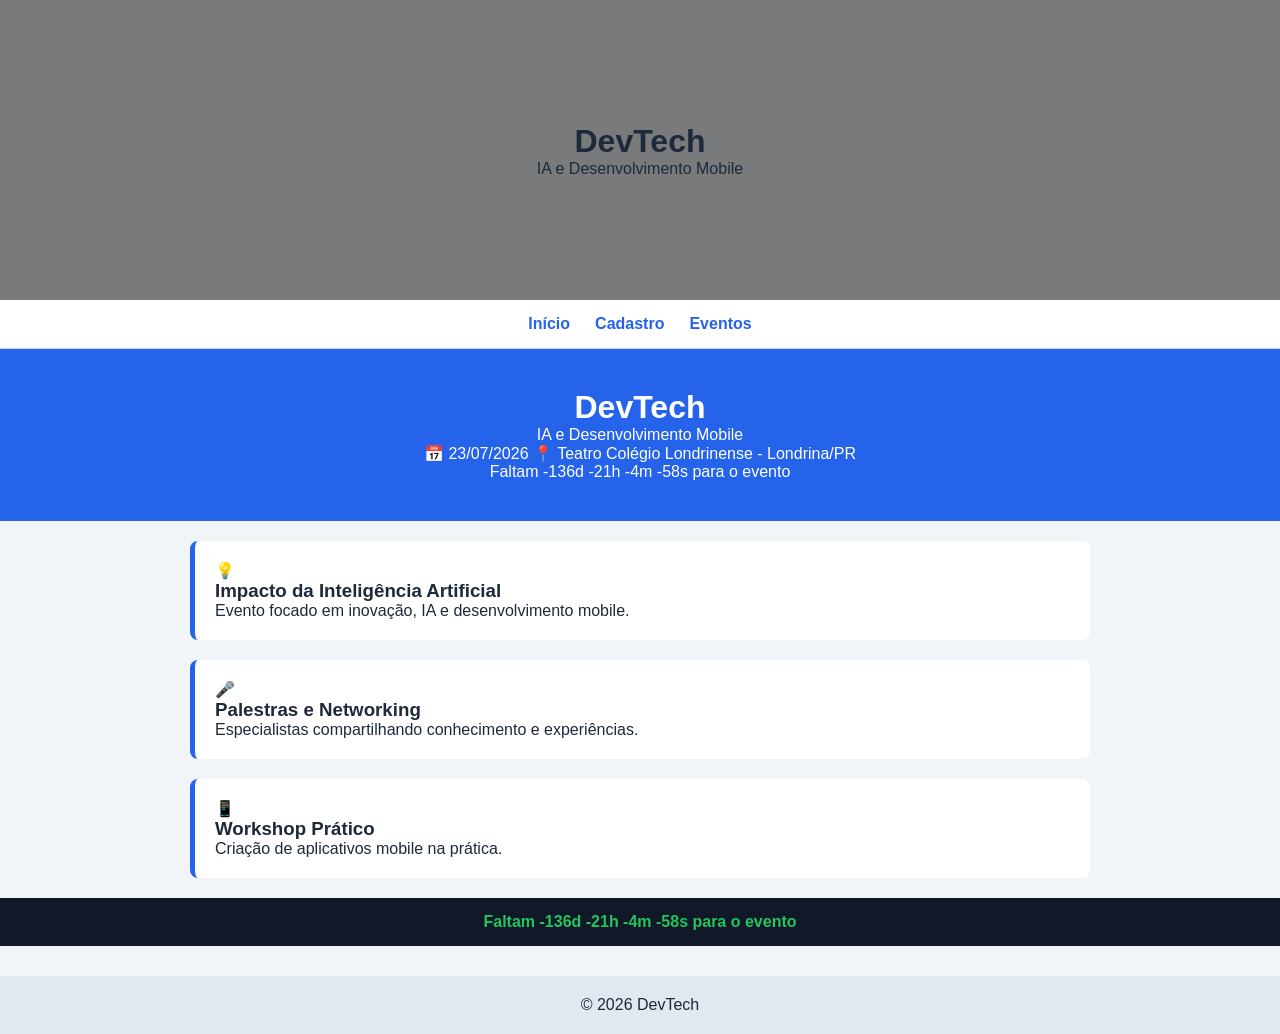
==== index.html @ 6ce5934d "ia" ====
<!DOCTYPE html>
<html lang="pt-br">

<div class="banner">
    <div class="banner-overlay">
        <h1>DevTech</h1>
        <p>IA e Desenvolvimento Mobile</p>
    </div>
</div>

<head>
    <meta charset="UTF-8">
    <title>DevTech - Início</title>
    <link rel="stylesheet" href="assets/css/style.css">
</head>
<body>

<nav>
    <a href="index.html">Início</a>
    <a href="Cadastro.HTML">Cadastro</a>
    <a href="Eventos.HTML">Eventos</a>
</nav>

<header>
    <h1>DevTech</h1>
    <p>IA e Desenvolvimento Mobile</p>

    <div class="info">
        <span>📅 23/07/2026</span>
        <span>📍 Teatro Colégio Londrinense - Londrina/PR</span>
    </div>

    <div id="contador"></div>
</header>

<div class="container">

    <div class="card">
        <div class="icon">💡</div>
        <div>
            <h3>Impacto da Inteligência Artificial</h3>
            <p>Evento focado em inovação, IA e desenvolvimento mobile.</p>
        </div>
    </div>

    <div class="card">
        <div class="icon">🎤</div>
        <div>
            <h3>Palestras e Networking</h3>
            <p>Especialistas compartilhando conhecimento e experiências.</p>
        </div>
    </div>

    <div class="card">
        <div class="icon">📱</div>
        <div>
            <h3>Workshop Prático</h3>
            <p>Criação de aplicativos mobile na prática.</p>
        </div>
    </div>

</div>

<div id="contador-footer"></div>

<footer>
    © 2026 DevTech
</footer>

<script src="assets/js/script.js"></script>
</body>
</html>
---- assets/css/style.css ----
*  {
    margin: 0;
    padding: 0;
    box-sizing: border-box;
    font-family: Arial, sans-serif;
}

body {
    background: #f1f5f9;
    color: #1e293b;
}

/* HEADER */
header {
    background: #2563eb;
    color: white;
    text-align: center;
    padding: 40px;
}

header h1 {
    font-size: 32px;
}

/* NAV */
nav {
    background: white;
    display: flex;
    justify-content: center;
    gap: 25px;
    padding: 15px;
    border-bottom: 1px solid #ccc;
}

nav a {
    text-decoration: none;
    color: #2563eb;
    font-weight: bold;
}

nav a:hover {
    color: #1d4ed8;
}

/* CONTEÚDO */
.container {
    width: 90%;
    max-width: 900px;
    margin: auto;
}

/* CARDS */
.card {
    background: white;
    padding: 20px;
    margin: 20px 0;
    border-radius: 8px;
    border-left: 5px solid #2563eb;
}

/* FORM */
form {
    background: white;
    padding: 25px;
    border-radius: 8px;
    margin-top: 20px;
}

input, select, textarea {
    width: 100%;
    padding: 10px;
    margin: 10px 0;
    border: 1px solid #ccc;
    border-radius: 5px;
}

/* BOTÃO */
button {
    background: #2563eb;
    color: white;
    padding: 12px;
    border: none;
    border-radius: 5px;
    cursor: pointer;
}

button:hover {
    background: #1d4ed8;
}

/* FOOTER */
footer {
    text-align: center;
    padding: 20px;
    margin-top: 30px;
    background: #e2e8f0;
}

#contador-footer {
    background: #111827;
    color: #22c55e;
    text-align: center;
    padding: 15px;
    font-weight: bold;
    font-size: 16px;
}

/* BANNER SOBREPOSTO */
.banner {
    position: relative;
    height: 300px;
    background: url('../img/banner.png') center/cover no-repeat;
}

.banner-overlay {
    position: absolute;
    top: 0;
    left: 0;
    width: 100%;
    height: 100%;

    background: rgba(0,0,0,0.5);
    display: flex;
    flex-direction: column;
    justify-content: center;
    align-items: center;
}
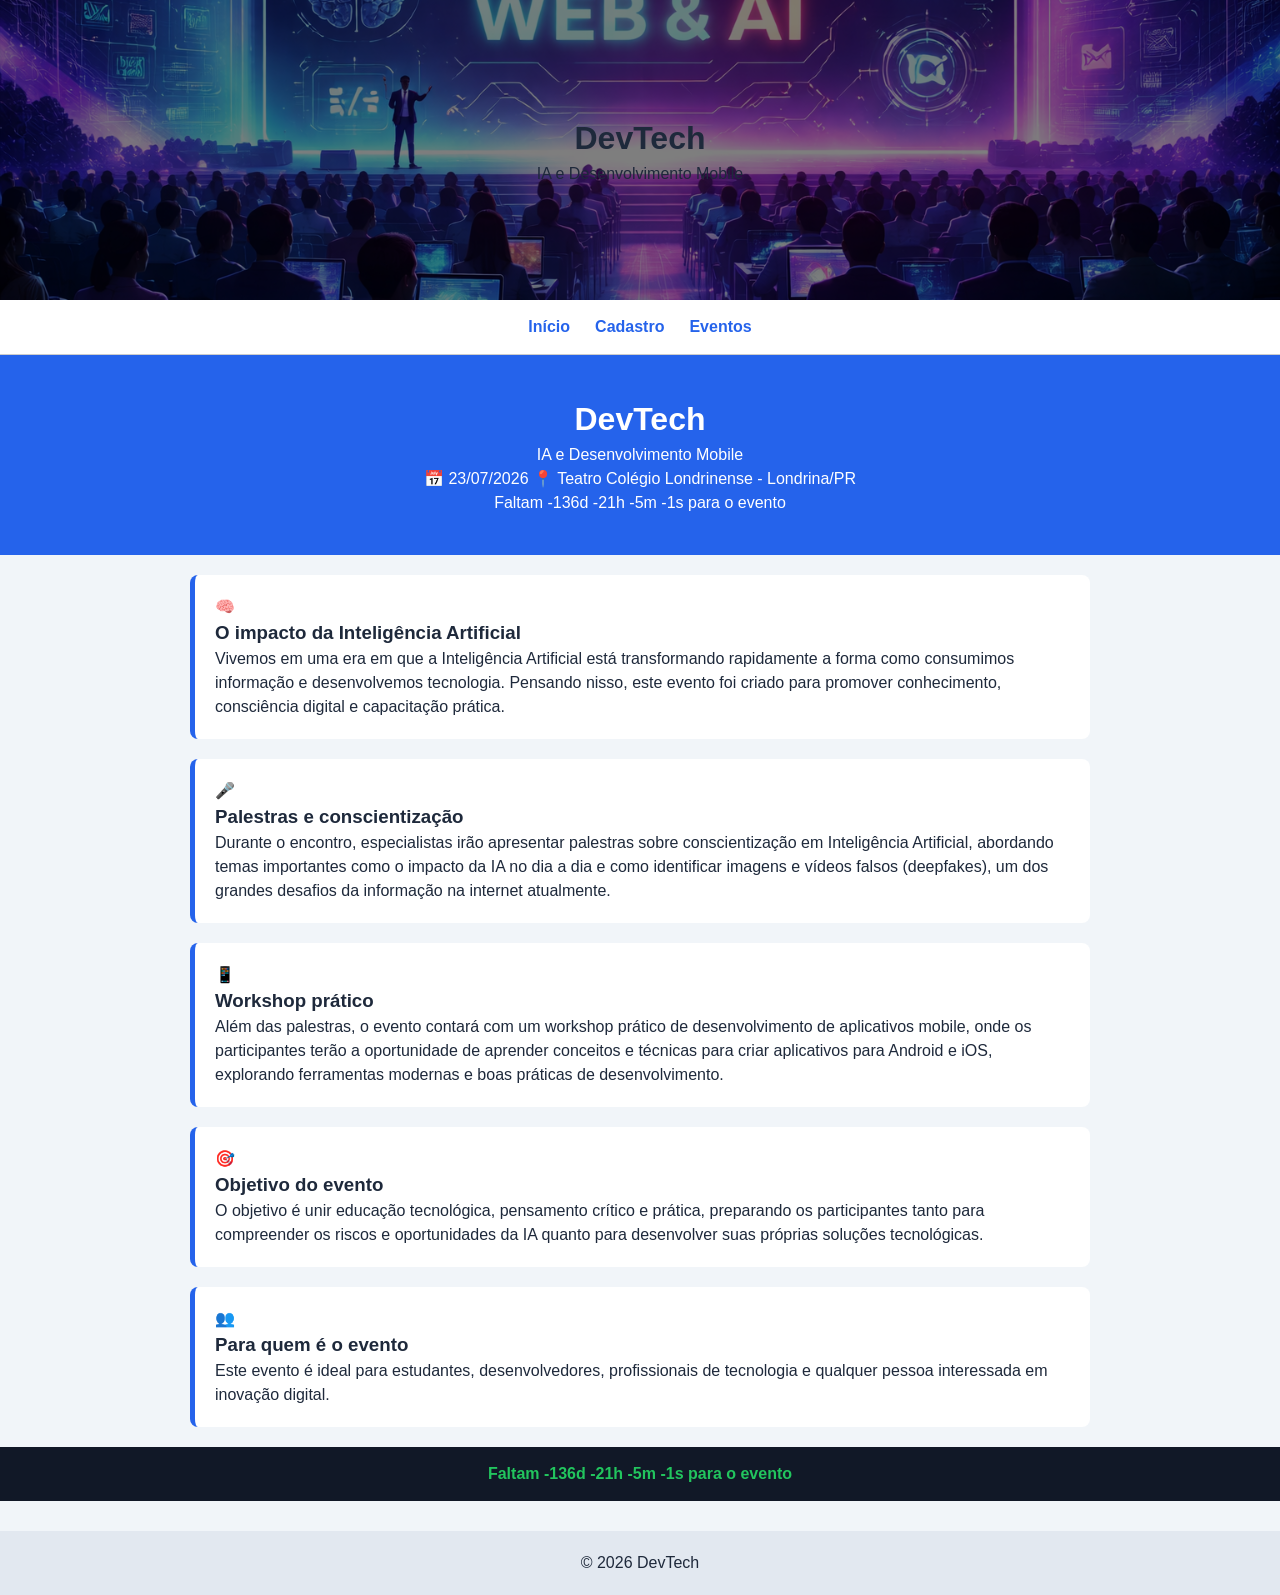
==== commit dc1e5280: "div cards" ====
--- a/index.html
+++ b/index.html
@@ -36,26 +36,60 @@
 <div class="container">
 
     <div class="card">
-        <div class="icon">💡</div>
+        <div class="icon">🧠</div>
         <div>
-            <h3>Impacto da Inteligência Artificial</h3>
-            <p>Evento focado em inovação, IA e desenvolvimento mobile.</p>
+            <h3>O impacto da Inteligência Artificial</h3>
+            <p>
+                Vivemos em uma era em que a Inteligência Artificial está transformando rapidamente 
+                a forma como consumimos informação e desenvolvemos tecnologia. Pensando nisso, 
+                este evento foi criado para promover conhecimento, consciência digital e capacitação prática.
+            </p>
         </div>
     </div>
 
     <div class="card">
         <div class="icon">🎤</div>
         <div>
-            <h3>Palestras e Networking</h3>
-            <p>Especialistas compartilhando conhecimento e experiências.</p>
+            <h3>Palestras e conscientização</h3>
+            <p>
+                Durante o encontro, especialistas irão apresentar palestras sobre conscientização 
+                em Inteligência Artificial, abordando temas importantes como o impacto da IA no dia a dia 
+                e como identificar imagens e vídeos falsos (deepfakes), um dos grandes desafios da informação na internet atualmente.
+            </p>
         </div>
     </div>
 
     <div class="card">
         <div class="icon">📱</div>
         <div>
-            <h3>Workshop Prático</h3>
-            <p>Criação de aplicativos mobile na prática.</p>
+            <h3>Workshop prático</h3>
+            <p>
+                Além das palestras, o evento contará com um workshop prático de desenvolvimento de aplicativos mobile, 
+                onde os participantes terão a oportunidade de aprender conceitos e técnicas para criar aplicativos 
+                para Android e iOS, explorando ferramentas modernas e boas práticas de desenvolvimento.
+            </p>
+        </div>
+    </div>
+
+    <div class="card">
+        <div class="icon">🎯</div>
+        <div>
+            <h3>Objetivo do evento</h3>
+            <p>
+                O objetivo é unir educação tecnológica, pensamento crítico e prática, preparando os participantes 
+                tanto para compreender os riscos e oportunidades da IA quanto para desenvolver suas próprias soluções tecnológicas.
+            </p>
+        </div>
+    </div>
+
+    <div class="card">
+        <div class="icon">👥</div>
+        <div>
+            <h3>Para quem é o evento</h3>
+            <p>
+                Este evento é ideal para estudantes, desenvolvedores, profissionais de tecnologia 
+                e qualquer pessoa interessada em inovação digital.
+            </p>
         </div>
     </div>
 
--- a/assets/css/style.css
+++ b/assets/css/style.css
@@ -124,4 +124,78 @@
     flex-direction: column;
     justify-content: center;
     align-items: center;
+}
+
+/* FORMULÁRIO PADRÃO ABNT */
+form {
+    background: white;
+    padding: 30px;
+    border-radius: 5px;
+    max-width: 700px;
+    margin: auto;
+    box-shadow: none;
+    border: 1px solid #ccc;
+}
+
+/* TÍTULO */
+form p {
+    font-size: 16px;
+    margin-bottom: 20px;
+    text-align: justify;
+}
+
+/* GRUPO DE CAMPOS */
+.form-group {
+    display: flex;
+    flex-direction: column;
+    margin-bottom: 15px;
+}
+
+/* LABEL */
+.form-group label {
+    font-weight: bold;
+    margin-bottom: 5px;
+}
+
+/* INPUTS */
+.form-group input,
+.form-group select,
+.form-group textarea {
+    padding: 8px;
+    border: 1px solid #999;
+    border-radius: 3px;
+    font-size: 14px;
+}
+
+/* RADIO GROUP */
+.radio-group {
+    margin-top: 5px;
+}
+
+.radio-group label {
+    font-weight: normal;
+    display: block;
+    margin-bottom: 5px;
+}
+
+/* BOTÃO */
+form button {
+    margin-top: 15px;
+    padding: 10px;
+    background: #000;
+    color: white;
+    border: none;
+    cursor: pointer;
+}
+
+form button:hover {
+    background: #333;
+}
+
+body {
+    line-height: 1.5;
+}
+
+label {
+    font-size: 14px;
 }
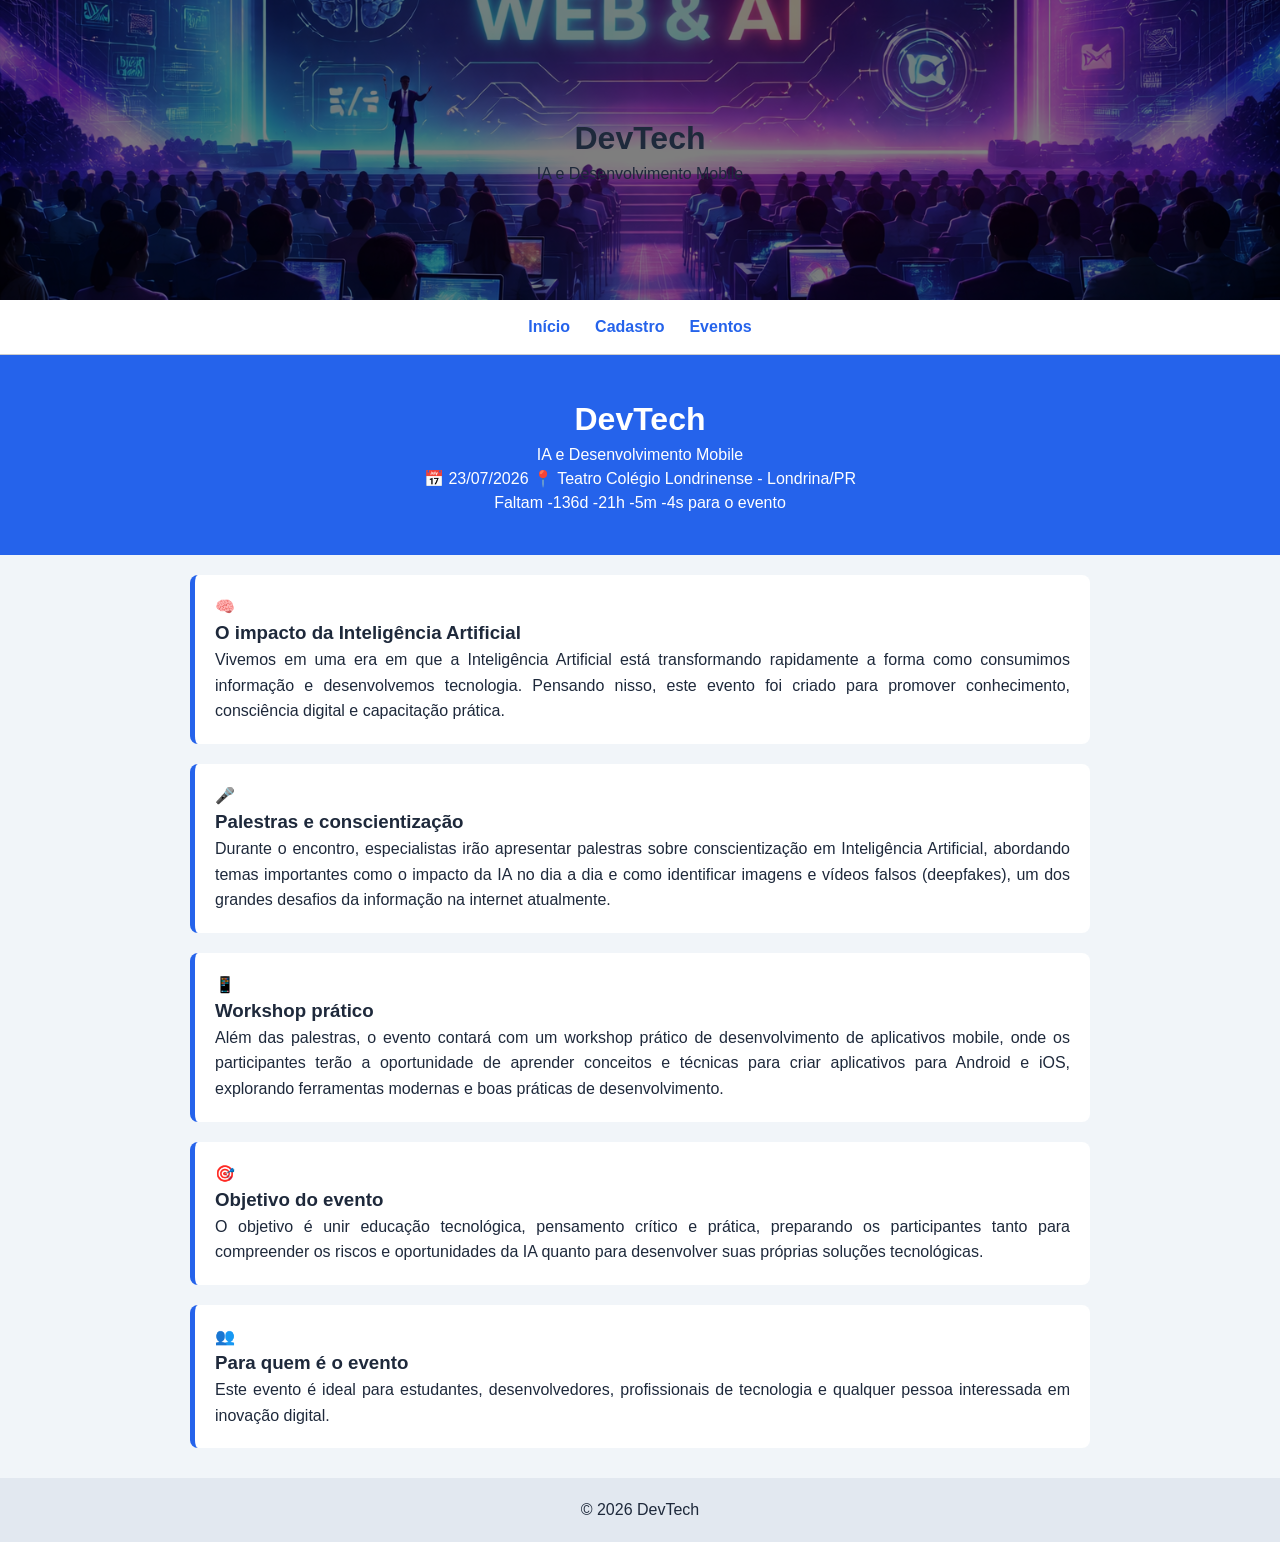
==== commit c18551b3: "delet contator flooter" ====
--- a/index.html
+++ b/index.html
@@ -95,7 +95,7 @@
 
 </div>
 
-<div id="contador-footer"></div>
+
 
 <footer>
     © 2026 DevTech
--- a/assets/css/style.css
+++ b/assets/css/style.css
@@ -198,4 +198,9 @@
 
 label {
     font-size: 14px;
+}
+
+.card p {
+    text-align: justify;
+    line-height: 1.6;
 }
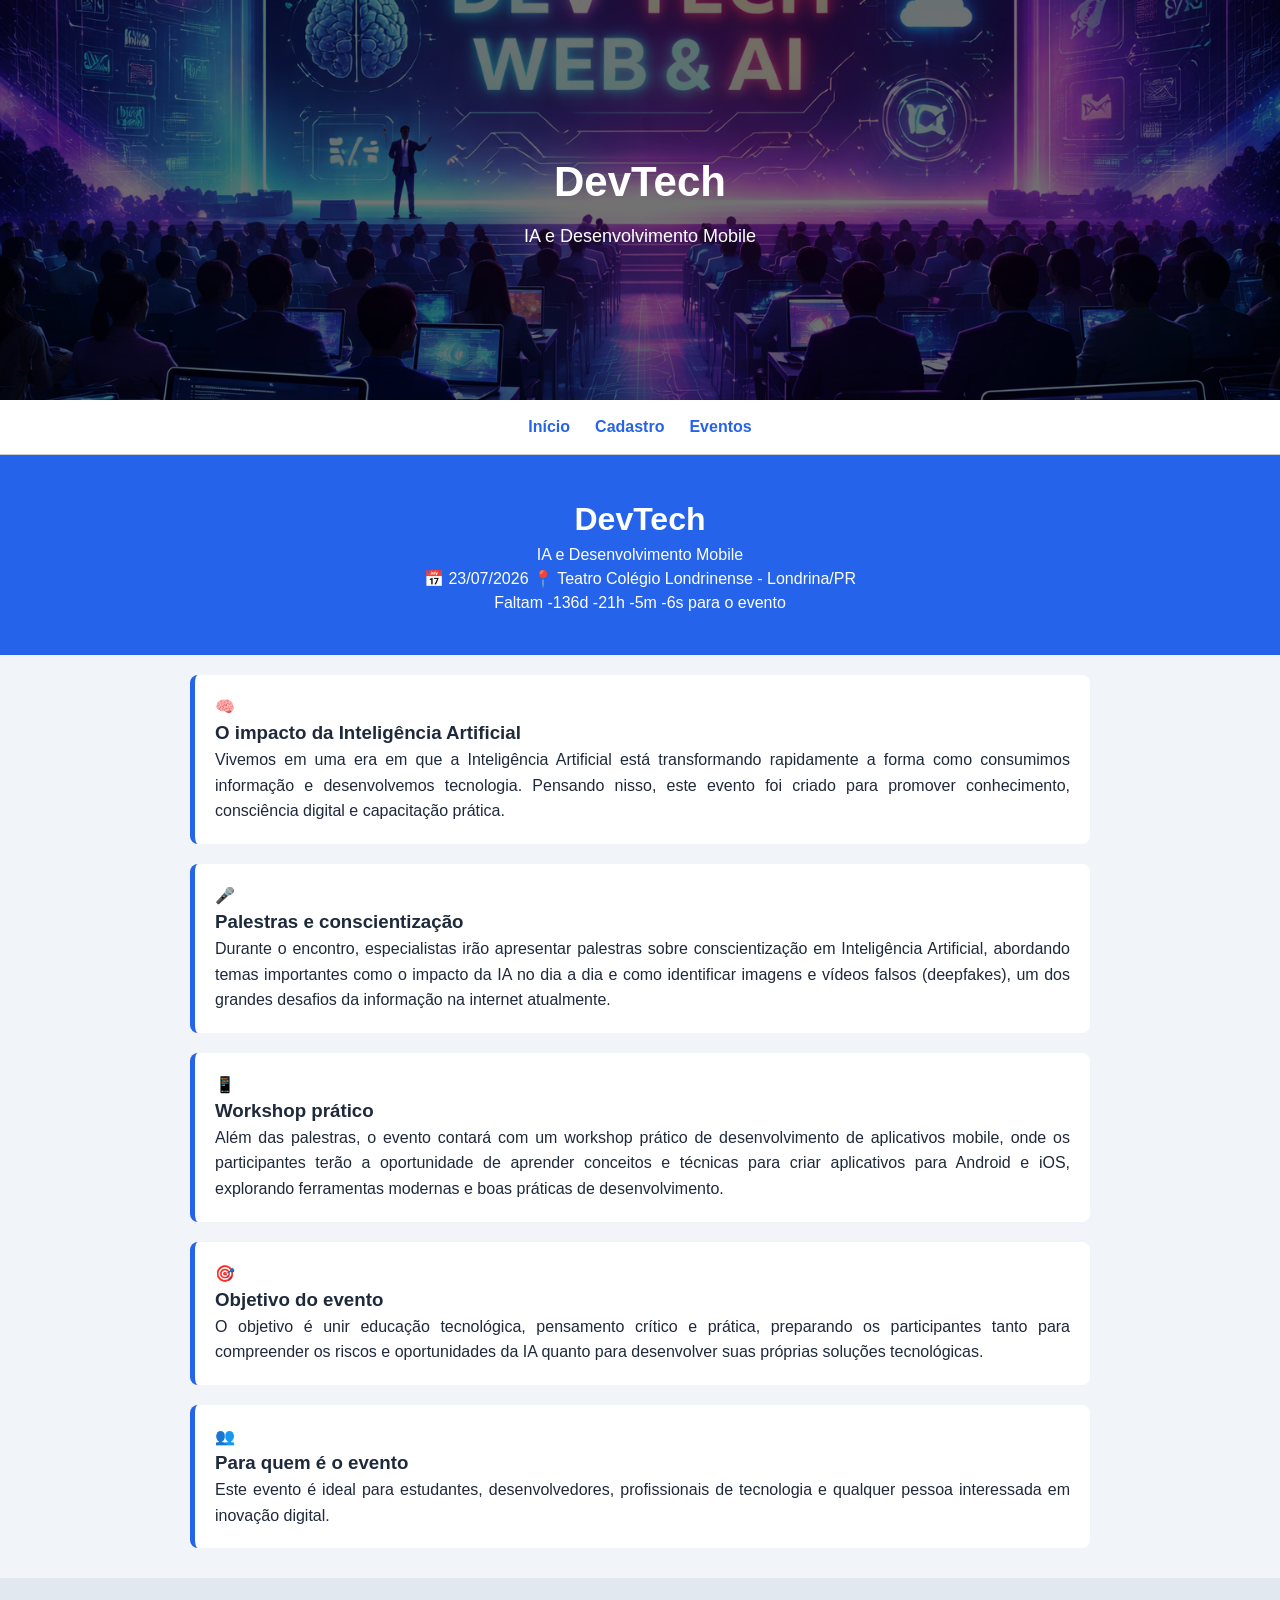
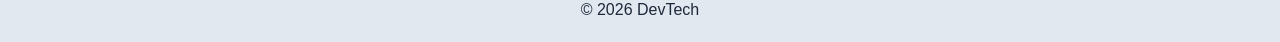
==== commit a58456c0: "logo" ====
--- a/index.html
+++ b/index.html
@@ -12,6 +12,7 @@
     <meta charset="UTF-8">
     <title>DevTech - Início</title>
     <link rel="stylesheet" href="assets/css/style.css">
+    <link rel="icon" type="image/png" href="assets/img/logo.png">
 </head>
 <body>
 
--- a/assets/css/style.css
+++ b/assets/css/style.css
@@ -10,7 +10,7 @@
     color: #1e293b;
 }
 
-/* HEADER */
+
 header {
     background: #2563eb;
     color: white;
@@ -22,7 +22,7 @@
     font-size: 32px;
 }
 
-/* NAV */
+
 nav {
     background: white;
     display: flex;
@@ -42,14 +42,14 @@
     color: #1d4ed8;
 }
 
-/* CONTEÚDO */
+
 .container {
     width: 90%;
     max-width: 900px;
     margin: auto;
 }
 
-/* CARDS */
+
 .card {
     background: white;
     padding: 20px;
@@ -58,7 +58,7 @@
     border-left: 5px solid #2563eb;
 }
 
-/* FORM */
+
 form {
     background: white;
     padding: 25px;
@@ -74,7 +74,7 @@
     border-radius: 5px;
 }
 
-/* BOTÃO */
+
 button {
     background: #2563eb;
     color: white;
@@ -88,7 +88,7 @@
     background: #1d4ed8;
 }
 
-/* FOOTER */
+
 footer {
     text-align: center;
     padding: 20px;
@@ -105,25 +105,44 @@
     font-size: 16px;
 }
 
-/* BANNER SOBREPOSTO */
+
 .banner {
     position: relative;
-    height: 300px;
-    background: url('../img/banner.png') center/cover no-repeat;
+    width: 100%;
+    height: 400px;
+    background-image: url('../img/banner.png');
+    background-size: cover;
+    background-position: center;
+    background-repeat: no-repeat;
+}
+
+.banner::before {
+    content: "";
+    position: absolute;
+    inset: 0;
+    background: rgba(0, 0, 0, 0.55);
 }
 
 .banner-overlay {
     position: absolute;
-    top: 0;
-    left: 0;
-    width: 100%;
-    height: 100%;
-
-    background: rgba(0,0,0,0.5);
+    inset: 0;
     display: flex;
     flex-direction: column;
     justify-content: center;
     align-items: center;
+    color: white;
+    text-align: center;
+    padding: 20px;
+}
+
+.banner-overlay h1 {
+    font-size: 42px;
+    margin-bottom: 10px;
+}
+
+.banner-overlay p {
+    font-size: 18px;
+    max-width: 600px;
 }
 
 /* FORMULÁRIO PADRÃO ABNT */
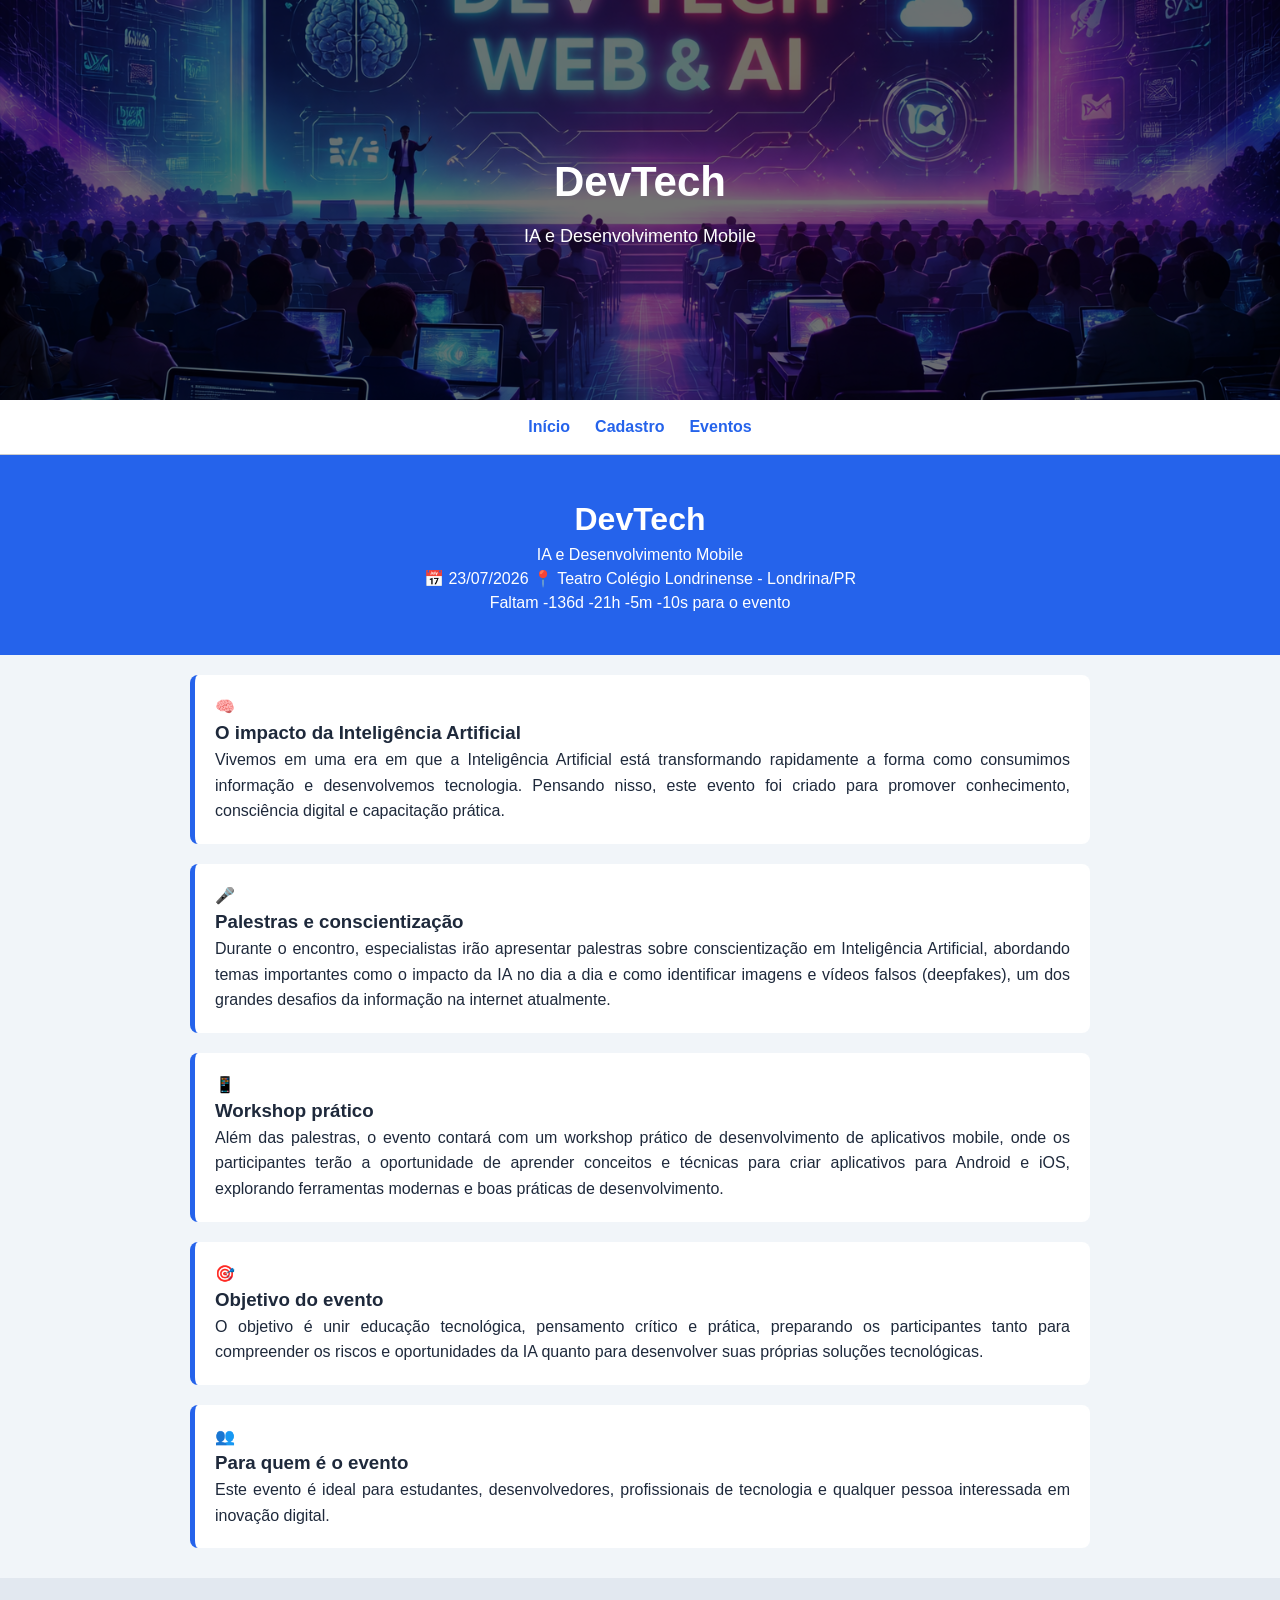
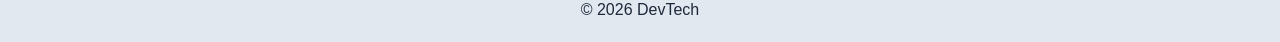
==== commit 5bfb6ff5: "logo" ====
--- a/index.html
+++ b/index.html
@@ -13,6 +13,8 @@
     <title>DevTech - Início</title>
     <link rel="stylesheet" href="assets/css/style.css">
     <link rel="icon" type="image/png" href="assets/img/logo.png">
+    <link rel="icon" href="assets/img/logo.png">
+    <link rel="shortcut icon" href="assets/img/logo.png">
 </head>
 <body>
 
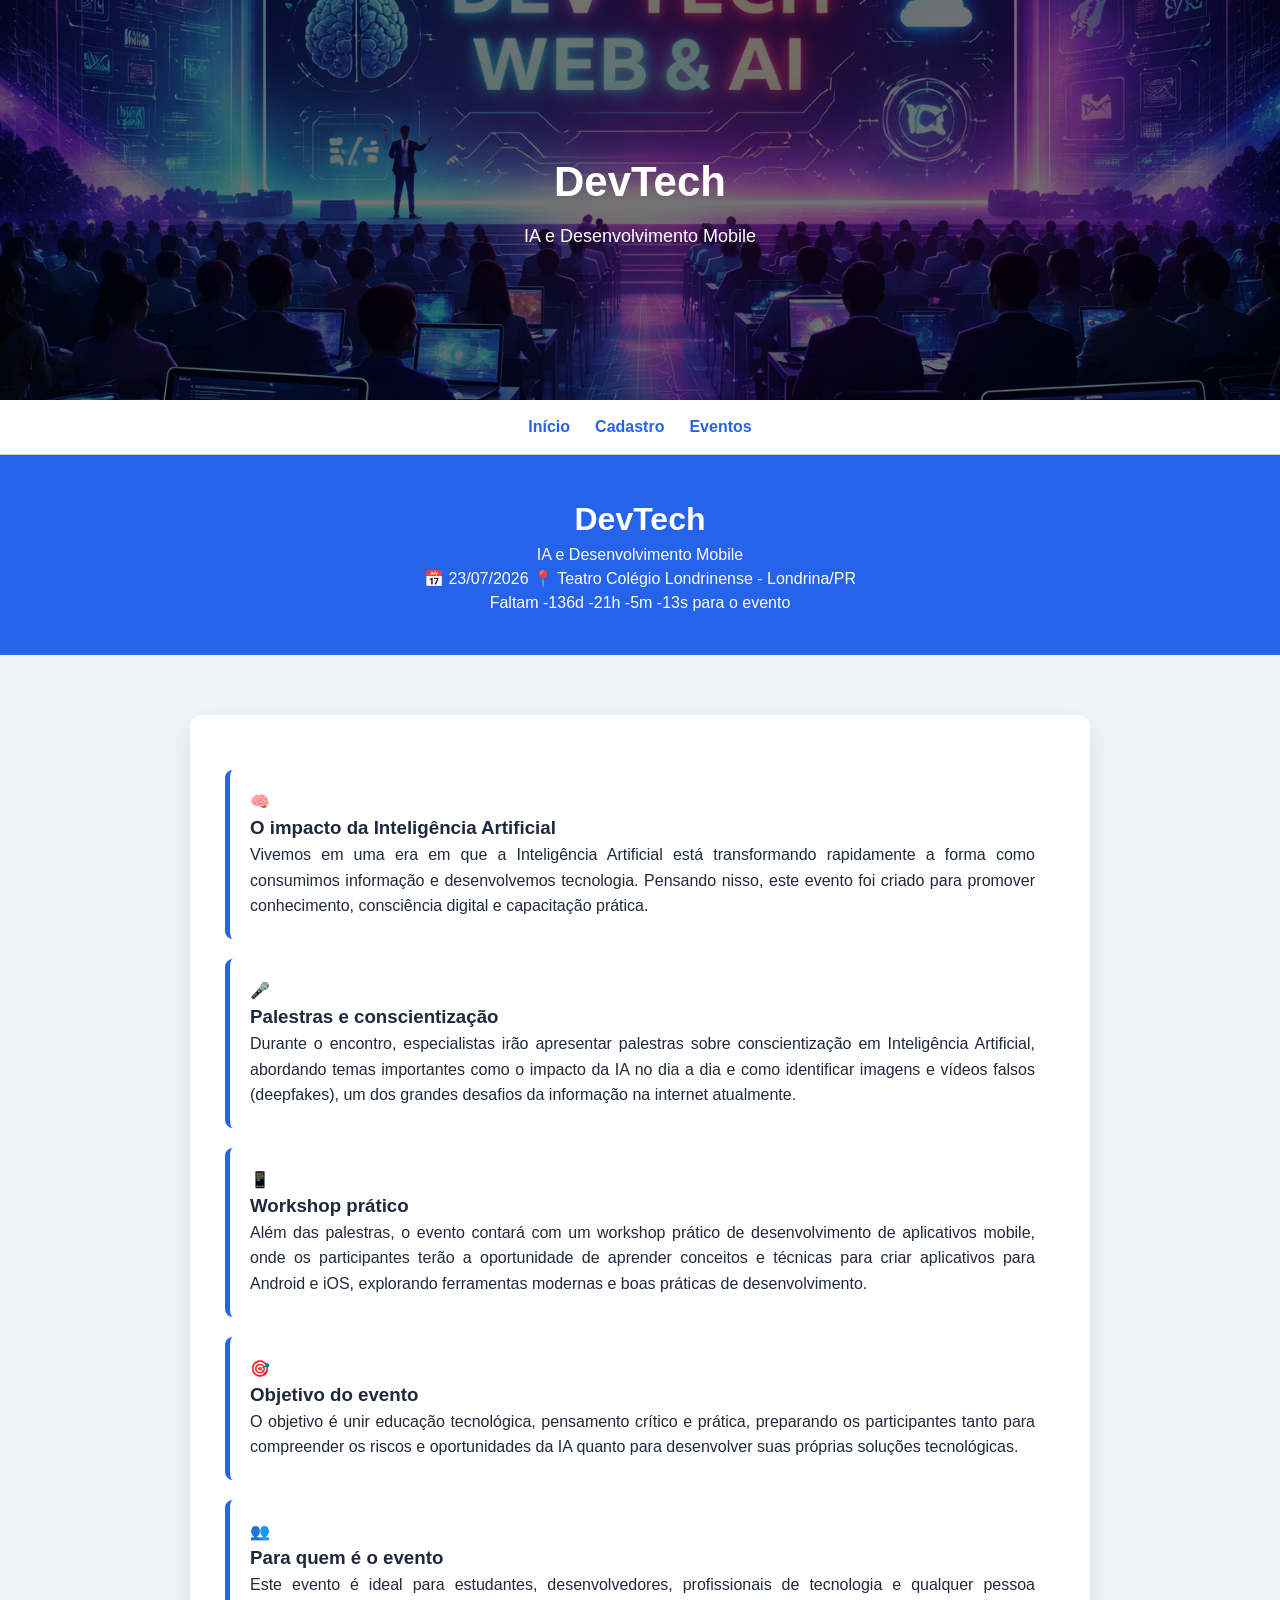
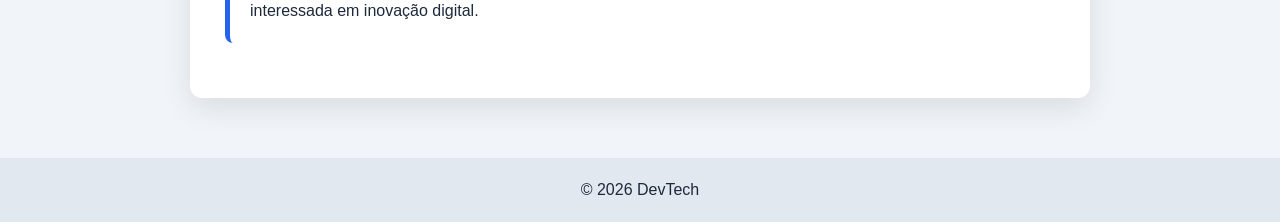
==== commit 3edcf168: "meta mobile" ====
--- a/index.html
+++ b/index.html
@@ -10,6 +10,7 @@
 
 <head>
     <meta charset="UTF-8">
+    <meta name="viewport" content="width=device-width, initial-scale=1.0">
     <title>DevTech - Início</title>
     <link rel="stylesheet" href="assets/css/style.css">
     <link rel="icon" type="image/png" href="assets/img/logo.png">
--- a/assets/css/style.css
+++ b/assets/css/style.css
@@ -44,9 +44,17 @@
 
 
 .container {
-    width: 90%;
-    max-width: 900px;
-    margin: auto;
+  max-width: 900px;
+  margin: 60px auto;
+  padding: 35px;
+  background: white;
+  border-radius: 12px;
+  box-shadow: 0 10px 30px rgba(0,0,0,0.1);
+  width: 90%;
+}
+
+.container h1 {
+  text-align: center;
 }
 
 
@@ -56,14 +64,6 @@
     margin: 20px 0;
     border-radius: 8px;
     border-left: 5px solid #2563eb;
-}
-
-
-form {
-    background: white;
-    padding: 25px;
-    border-radius: 8px;
-    margin-top: 20px;
 }
 
 input, select, textarea {
@@ -149,13 +149,17 @@
 form {
     background: white;
     padding: 30px;
-    border-radius: 5px;
+    border-radius: 8px;
     max-width: 700px;
     margin: auto;
     box-shadow: none;
     border: 1px solid #ccc;
-}
-
+    display: flex;
+    flex-direction: column;
+    margin-top: 20px;
+    box-shadow: none;
+    border: 1px solid #ccc;
+}
 /* TÍTULO */
 form p {
     font-size: 16px;
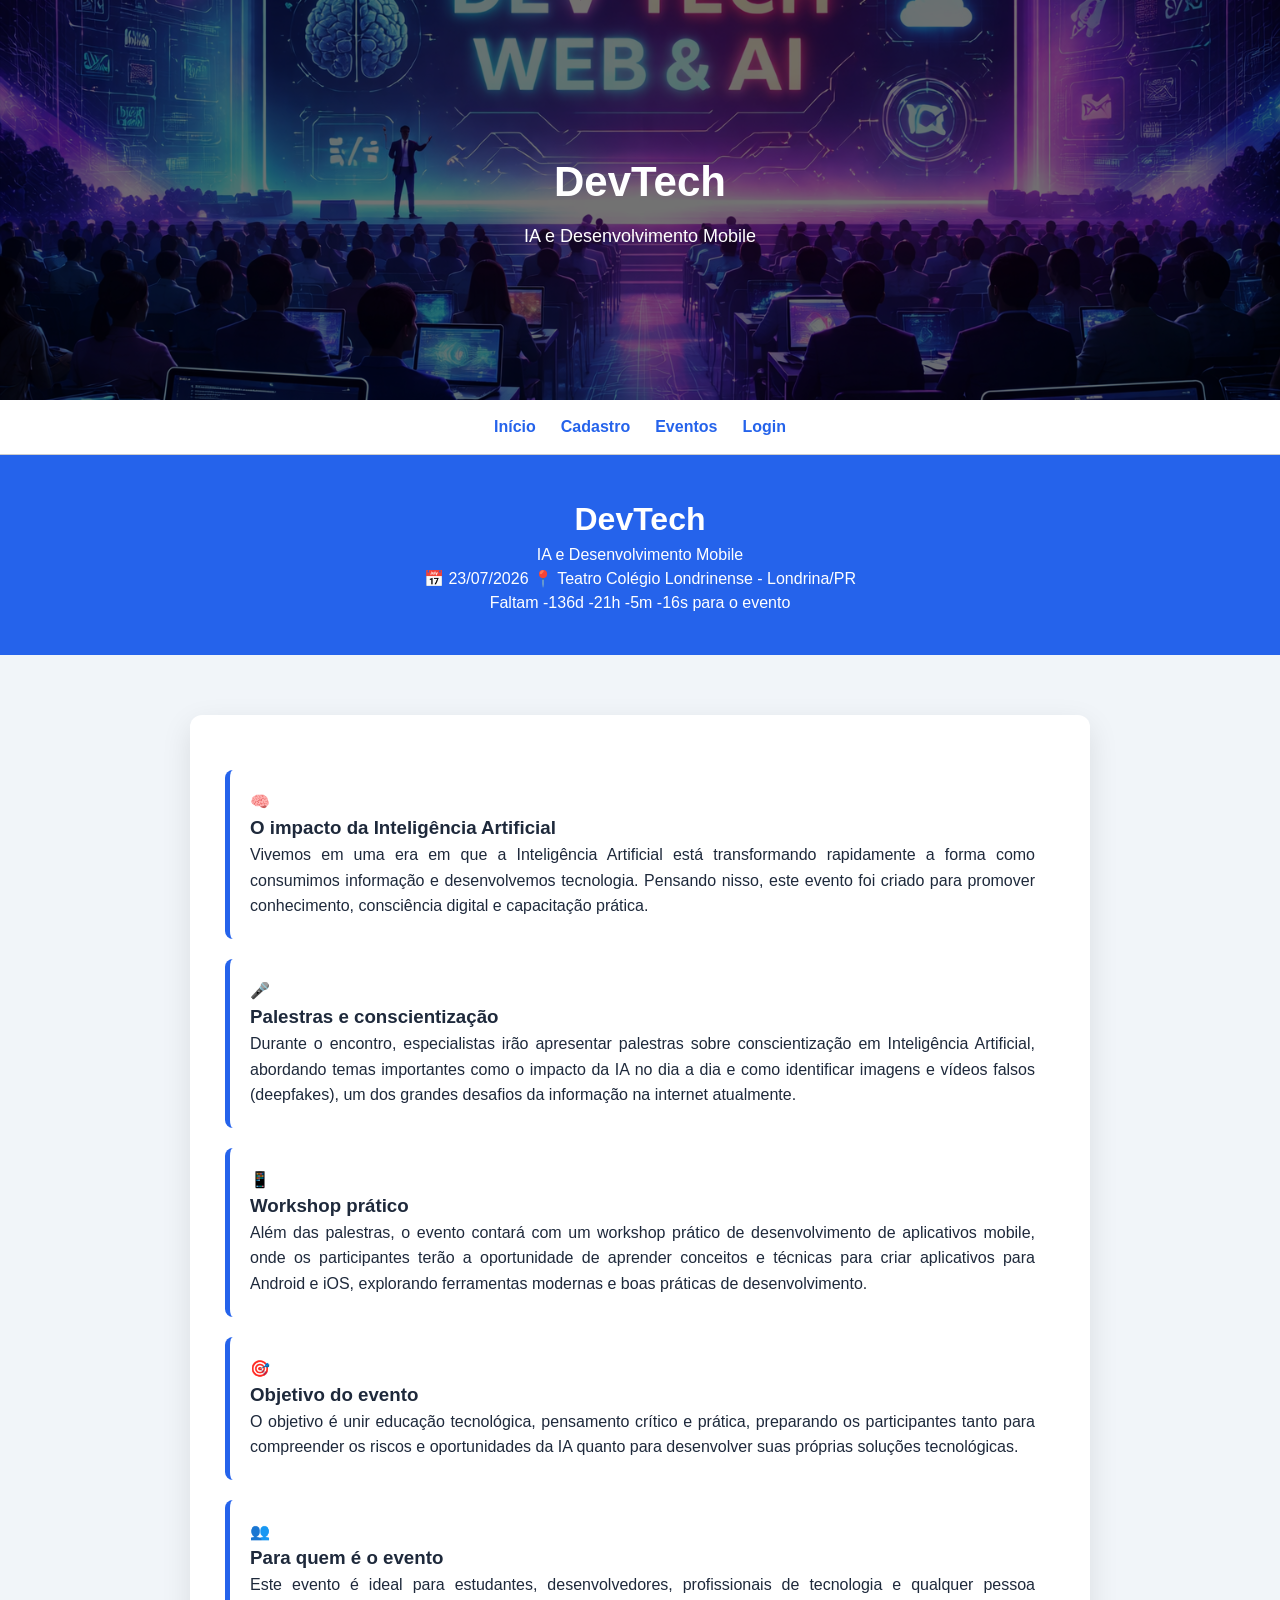
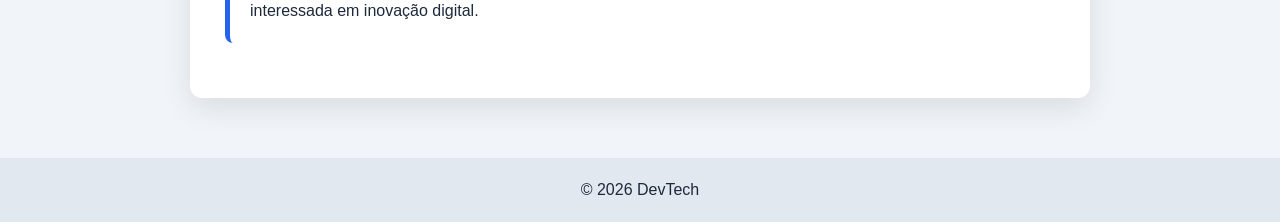
==== commit 6aa237ab: "Nav Login" ====
--- a/index.html
+++ b/index.html
@@ -21,8 +21,9 @@
 
 <nav>
     <a href="index.html">Início</a>
-    <a href="Cadastro.HTML">Cadastro</a>
-    <a href="Eventos.HTML">Eventos</a>
+    <a href="Cadastro.html">Cadastro</a>
+    <a href="Eventos.html">Eventos</a>
+    <a href="Login.html">Login</a>
 </nav>
 
 <header>
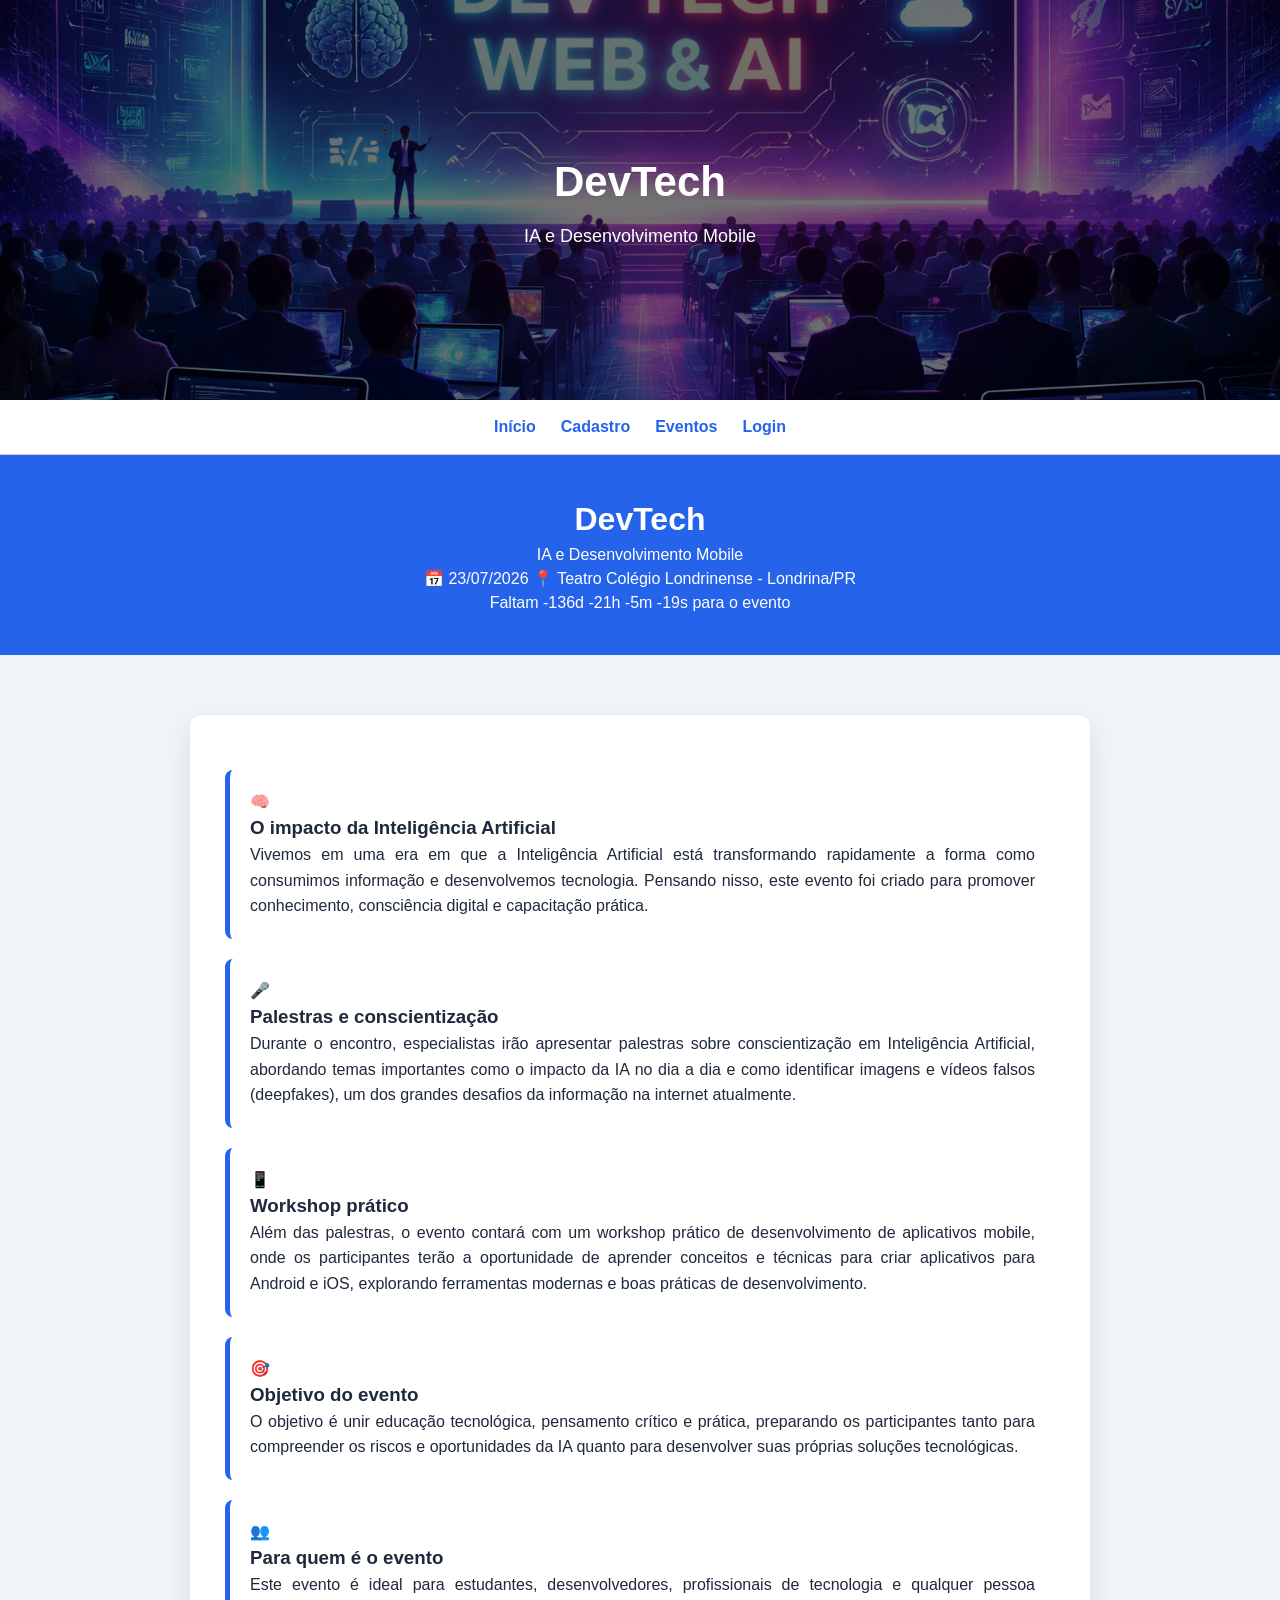
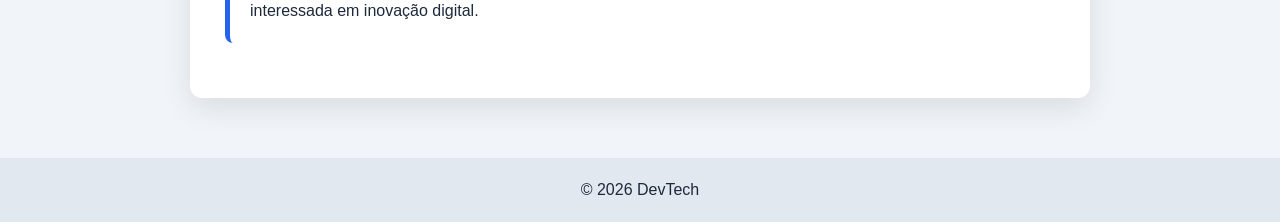
==== commit 6414e4f3: "index" ====
--- a/index.html
+++ b/index.html
@@ -1,111 +1,101 @@
 <!DOCTYPE html>
 <html lang="pt-br">
 
-<div class="banner">
-    <div class="banner-overlay">
-        <h1>DevTech</h1>
-        <p>IA e Desenvolvimento Mobile</p>
-    </div>
-</div>
-
-<head>
-    <meta charset="UTF-8">
-    <meta name="viewport" content="width=device-width, initial-scale=1.0">
-    <title>DevTech - Início</title>
-    <link rel="stylesheet" href="assets/css/style.css">
-    <link rel="icon" type="image/png" href="assets/img/logo.png">
-    <link rel="icon" href="assets/img/logo.png">
-    <link rel="shortcut icon" href="assets/img/logo.png">
-</head>
-<body>
-
-<nav>
-    <a href="index.html">Início</a>
-    <a href="Cadastro.html">Cadastro</a>
-    <a href="Eventos.html">Eventos</a>
-    <a href="Login.html">Login</a>
-</nav>
-
-<header>
-    <h1>DevTech</h1>
-    <p>IA e Desenvolvimento Mobile</p>
-
-    <div class="info">
-        <span>📅 23/07/2026</span>
-        <span>📍 Teatro Colégio Londrinense - Londrina/PR</span>
-    </div>
-
-    <div id="contador"></div>
-</header>
-
-<div class="container">
-
-    <div class="card">
-        <div class="icon">🧠</div>
-        <div>
-            <h3>O impacto da Inteligência Artificial</h3>
-            <p>
-                Vivemos em uma era em que a Inteligência Artificial está transformando rapidamente 
-                a forma como consumimos informação e desenvolvemos tecnologia. Pensando nisso, 
-                este evento foi criado para promover conhecimento, consciência digital e capacitação prática.
-            </p>
+    <div class="banner">
+        <div class="banner-overlay">
+            <h1>DevTech</h1>
+            <p>IA e Desenvolvimento Mobile</p>
         </div>
     </div>
+    
+    <head>
+        <meta charset="UTF-8">
+        <meta name="viewport" content="width=device-width, initial-scale=1.0">
+        
+        <title>DevTech - Início</title>
+        
+        <link rel="stylesheet" href="assets/css/style.css">
+        <link rel="icon" type="image/png" href="assets/img/logo.png">
+        <link rel="icon" href="assets/img/logo.png">
+        <link rel="shortcut icon" href="assets/img/logo.png">
+    </head>
+    
+    <body>
+        <nav>
+            <a href="index.html">Início</a>
+            <a href="Cadastro.html">Cadastro</a>
+            <a href="Eventos.html">Eventos</a>
+            <a href="Login.html">Login</a>
+        </nav>
 
-    <div class="card">
-        <div class="icon">🎤</div>
-        <div>
-            <h3>Palestras e conscientização</h3>
-            <p>
-                Durante o encontro, especialistas irão apresentar palestras sobre conscientização 
-                em Inteligência Artificial, abordando temas importantes como o impacto da IA no dia a dia 
-                e como identificar imagens e vídeos falsos (deepfakes), um dos grandes desafios da informação na internet atualmente.
-            </p>
+        <header>
+            <h1>DevTech</h1>
+            <p>IA e Desenvolvimento Mobile</p>
+            
+            <div class="info">
+                <span>📅 23/07/2026</span>
+                <span>📍 Teatro Colégio Londrinense - Londrina/PR</span>
+            </div>
+            
+            <div id="contador"></div>
+        </header>
+        
+        <div class="container">
+            <div class="card">
+                <div class="icon">🧠</div>
+                <div>
+                    <h3>O impacto da Inteligência Artificial</h3>
+                    <p>Vivemos em uma era em que a Inteligência Artificial está transformando rapidamente 
+                        a forma como consumimos informação e desenvolvemos tecnologia. Pensando nisso, 
+                        este evento foi criado para promover conhecimento, consciência digital e capacitação prática.
+                    </p>
+                </div>
+            </div>
+            
+            <div class="card">
+                <div class="icon">🎤</div>
+                <div>
+                    <h3>Palestras e conscientização</h3>
+                    <p>Durante o encontro, especialistas irão apresentar palestras sobre conscientização
+                        em Inteligência Artificial, abordando temas importantes como o impacto da IA no dia a dia 
+                        e como identificar imagens e vídeos falsos (deepfakes), um dos grandes desafios da informação na internet atualmente.
+                    </p>
+                </div>
+            </div>
+            
+            <div class="card">
+                <div class="icon">📱</div>
+                <div>
+                    <h3>Workshop prático</h3>
+                    <p>Além das palestras, o evento contará com um workshop prático de desenvolvimento de aplicativos mobile, 
+                        onde os participantes terão a oportunidade de aprender conceitos e técnicas para criar aplicativos 
+                        para Android e iOS, explorando ferramentas modernas e boas práticas de desenvolvimento.
+                    </p>
+                </div>
+            </div>
+
+            <div class="card">
+                <div class="icon">🎯</div>
+                <div>
+                    <h3>Objetivo do evento</h3>
+                    <p>O objetivo é unir educação tecnológica, pensamento crítico e prática, preparando os participantes 
+                        tanto para compreender os riscos e oportunidades da IA quanto para desenvolver suas próprias soluções tecnológicas.
+                    </p>
+                </div>
+            </div>
+            <div class="card">
+                <div class="icon">👥</div>
+                <div>
+                    <h3>Para quem é o evento</h3>
+                    <p>Este evento é ideal para estudantes, desenvolvedores, profissionais de tecnologia 
+                        e qualquer pessoa interessada em inovação digital.
+                    </p>
+                </div>
+            </div>
         </div>
-    </div>
-
-    <div class="card">
-        <div class="icon">📱</div>
-        <div>
-            <h3>Workshop prático</h3>
-            <p>
-                Além das palestras, o evento contará com um workshop prático de desenvolvimento de aplicativos mobile, 
-                onde os participantes terão a oportunidade de aprender conceitos e técnicas para criar aplicativos 
-                para Android e iOS, explorando ferramentas modernas e boas práticas de desenvolvimento.
-            </p>
-        </div>
-    </div>
-
-    <div class="card">
-        <div class="icon">🎯</div>
-        <div>
-            <h3>Objetivo do evento</h3>
-            <p>
-                O objetivo é unir educação tecnológica, pensamento crítico e prática, preparando os participantes 
-                tanto para compreender os riscos e oportunidades da IA quanto para desenvolver suas próprias soluções tecnológicas.
-            </p>
-        </div>
-    </div>
-
-    <div class="card">
-        <div class="icon">👥</div>
-        <div>
-            <h3>Para quem é o evento</h3>
-            <p>
-                Este evento é ideal para estudantes, desenvolvedores, profissionais de tecnologia 
-                e qualquer pessoa interessada em inovação digital.
-            </p>
-        </div>
-    </div>
-
-</div>
-
-
-
-<footer>
-    © 2026 DevTech
-</footer>
-
-<script src="assets/js/script.js"></script>
-</body>
+        
+        <footer>© 2026 DevTech</footer>
+        
+        <script src="assets/js/script.js"></script>
+    </body>
 </html>
--- a/assets/css/style.css
+++ b/assets/css/style.css
@@ -177,7 +177,8 @@
 /* LABEL */
 .form-group label {
     font-weight: bold;
-    margin-bottom: 5px;
+    margin-bottom: auto;
+    align-items: left;
 }
 
 /* INPUTS */
@@ -221,9 +222,52 @@
 
 label {
     font-size: 14px;
+    margin: auto;
+    display: flex;
+    align-items: center;
 }
 
 .card p {
     text-align: justify;
     line-height: 1.6;
+}
+
+.tabela-container{
+    width: 90%;
+    margin: 0 auto;
+    background: white;
+    border-radius: 12px;
+    display: flex;
+    justify-content: center;
+    align-items: center;
+}
+
+.btnLogin{
+   margin-top: 15px;
+    padding: 10px;
+    background: #000;
+    color: white;
+    border: none;
+    cursor: pointer;
+}
+
+.mensagemErro{
+    display: none;
+    color: #dc2626;
+    font-size: 14px;
+    margin-top: 8px;
+    padding: 10px;
+    background: #fef2f2;
+    border: 1px solid #fecaca;
+    border-radius: 4px;
+}
+
+.tabelaInscritos{
+    width: 90%;
+    margin: 0 auto;
+    background: white;
+    border-radius: 12px;
+    display: flex;
+    justify-content: center;
+    align-items: center;
 }
